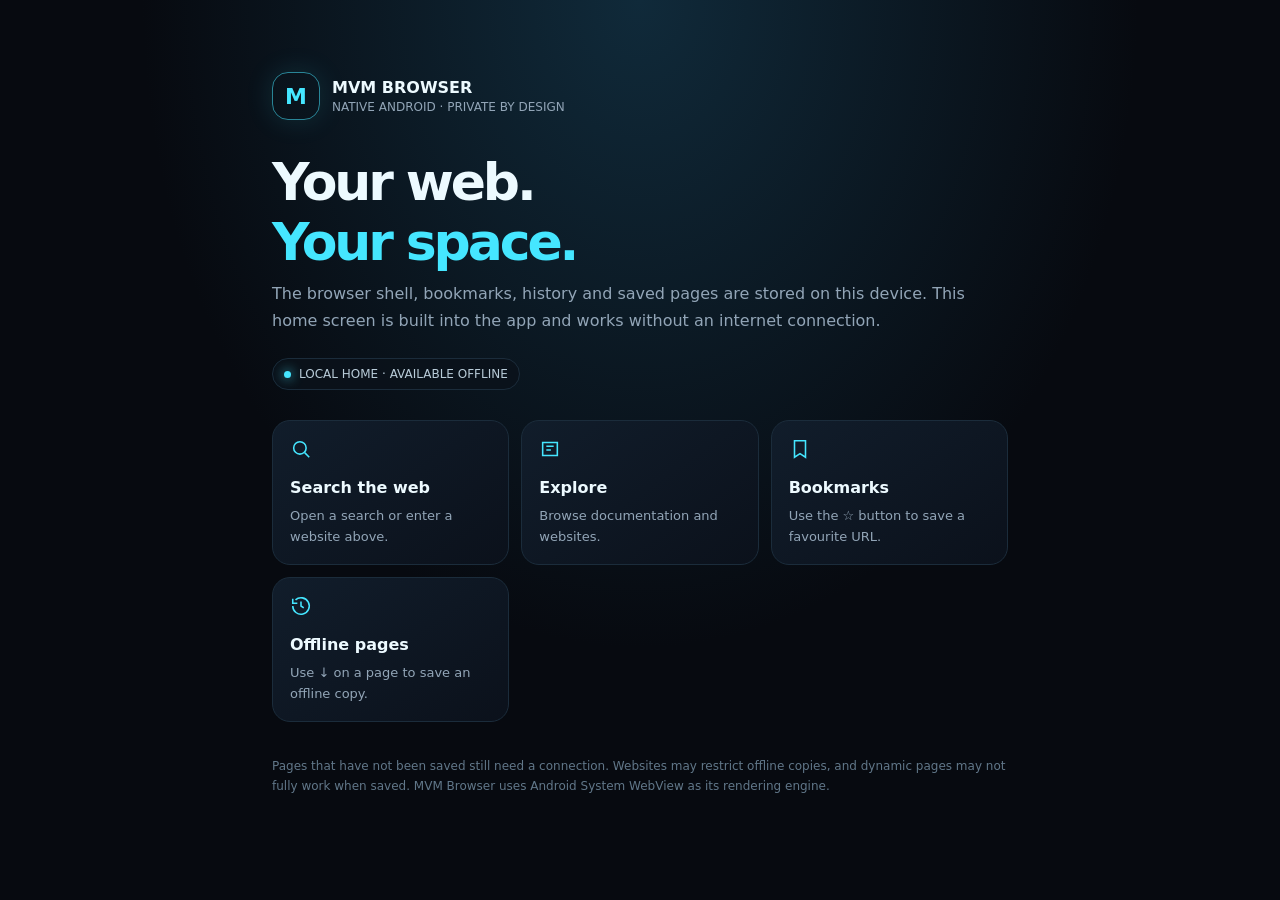
==== android/app/src/main/assets/home.html @ edf749c1 "Add fully offline browser home page" ====
<!doctype html>
<html lang="en">
<head>
<meta charset="utf-8">
<meta name="viewport" content="width=device-width,initial-scale=1,viewport-fit=cover">
<meta name="theme-color" content="#070a10">
<title>MVM Browser — Offline Home</title>
<style>
:root{color-scheme:dark;--bg:#070a10;--panel:#0d1420;--line:#1b2c3b;--cyan:#45e6ff;--muted:#92a5b7}
*{box-sizing:border-box}html,body{margin:0;min-height:100%;background:radial-gradient(ellipse at 50% 0%,#102a3a 0,transparent 55%),var(--bg);color:#edfaff;font-family:Inter,system-ui,sans-serif}
main{max-width:780px;margin:auto;padding:clamp(28px,8vh,76px) 22px 36px}.brand{display:flex;align-items:center;gap:12px}.mark{width:48px;height:48px;display:grid;place-items:center;border:1px solid #45e6ff8a;border-radius:16px;color:var(--cyan);font-weight:900;font-size:22px;box-shadow:0 0 28px #45e6ff20;animation:float 4s ease-in-out infinite}
h1{font-size:clamp(30px,7vw,52px);letter-spacing:-.06em;margin:32px 0 8px}.sub{color:var(--muted);line-height:1.7;margin:0}.status{display:inline-flex;align-items:center;gap:8px;border:1px solid var(--line);background:#0b121bcc;padding:8px 11px;border-radius:999px;color:#b8cbd8;font-size:12px;margin-top:24px}.dot{width:7px;height:7px;border-radius:50%;background:#45e6ff;box-shadow:0 0 12px #45e6ff;animation:pulse 1.8s infinite}
.grid{display:grid;grid-template-columns:repeat(2,minmax(0,1fr));gap:12px;margin-top:30px}.tile{min-height:102px;padding:17px;border:1px solid var(--line);border-radius:18px;background:linear-gradient(145deg,#111d2b,#0b111b);color:inherit;text-decoration:none;transition:transform .2s,border-color .2s}.tile:active{transform:scale(.98)}.tile b{display:block;margin-bottom:8px}.tile span{color:var(--muted);font-size:13px;line-height:1.45}.tile svg{width:22px;height:22px;stroke:var(--cyan);fill:none;stroke-width:1.7;margin-bottom:14px;animation:icon-breathe 3s ease-in-out infinite}
footer{margin-top:34px;color:#617789;font-size:12px;line-height:1.7}
@keyframes pulse{50%{opacity:.35;box-shadow:0 0 2px #45e6ff}}@keyframes float{50%{transform:translateY(-4px)}}@keyframes icon-breathe{50%{filter:drop-shadow(0 0 5px #45e6ff66);transform:translateY(-2px)}}
@media(min-width:560px){.grid{grid-template-columns:repeat(3,minmax(0,1fr))}}@media(prefers-reduced-motion:reduce){*,*::before,*::after{animation:none!important;transition:none!important}}
</style>
</head>
<body><main>
<div class="brand"><div class="mark">M</div><div><strong>MVM BROWSER</strong><div style="color:var(--muted);font-size:12px;margin-top:3px">NATIVE ANDROID · PRIVATE BY DESIGN</div></div></div>
<h1>Your web.<br><span style="color:var(--cyan)">Your space.</span></h1>
<p class="sub">The browser shell, bookmarks, history and saved pages are stored on this device. This home screen is built into the app and works without an internet connection.</p>
<div class="status"><i class="dot"></i><span>LOCAL HOME · AVAILABLE OFFLINE</span></div>
<section class="grid">
<a class="tile" href="https://www.google.com"><svg viewBox="0 0 24 24"><circle cx="10.8" cy="10.8" r="6.8"/><path d="m16 16 5 5"/></svg><b>Search the web</b><span>Open a search or enter a website above.</span></a>
<a class="tile" href="https://developer.android.com"><svg viewBox="0 0 24 24"><path d="M4 5h16v14H4z"/><path d="M8 9h8M8 13h5"/></svg><b>Explore</b><span>Browse documentation and websites.</span></a>
<div class="tile"><svg viewBox="0 0 24 24"><path d="M6 3h12v18l-6-4-6 4z"/></svg><b>Bookmarks</b><span>Use the ☆ button to save a favourite URL.</span></div>
<div class="tile"><svg viewBox="0 0 24 24"><path d="M3 12a9 9 0 1 0 3-6.7"/><path d="M3 4v5h5M12 7v5l3 2"/></svg><b>Offline pages</b><span>Use ↓ on a page to save an offline copy.</span></div>
</section>
<footer>Pages that have not been saved still need a connection. Websites may restrict offline copies, and dynamic pages may not fully work when saved. MVM Browser uses Android System WebView as its rendering engine.</footer>
</main></body></html>
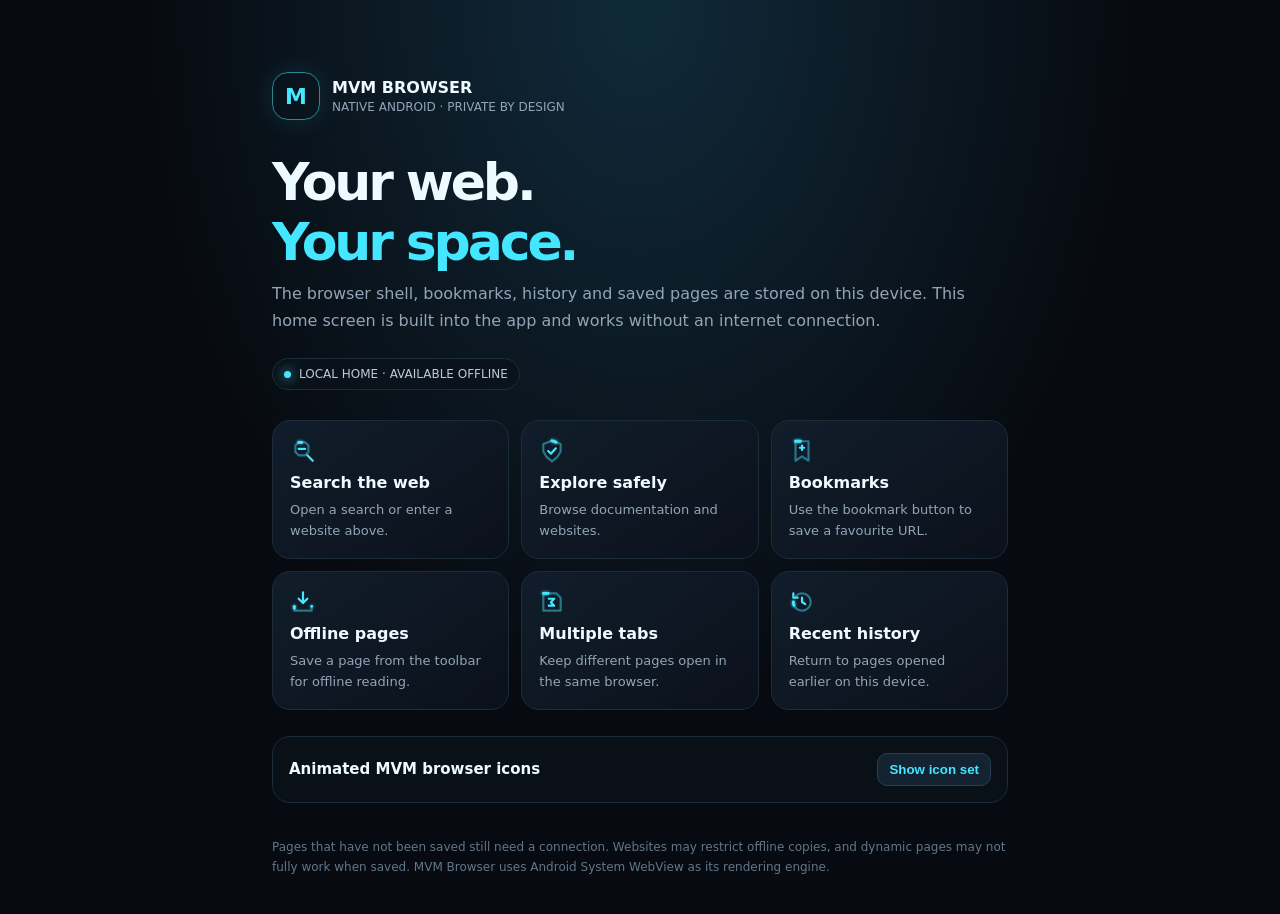
==== commit 94ab0009: "Use animated MVM icons on offline browser home" ====
--- a/android/app/src/main/assets/home.html
+++ b/android/app/src/main/assets/home.html
@@ -10,11 +10,12 @@
 *{box-sizing:border-box}html,body{margin:0;min-height:100%;background:radial-gradient(ellipse at 50% 0%,#102a3a 0,transparent 55%),var(--bg);color:#edfaff;font-family:Inter,system-ui,sans-serif}
 main{max-width:780px;margin:auto;padding:clamp(28px,8vh,76px) 22px 36px}.brand{display:flex;align-items:center;gap:12px}.mark{width:48px;height:48px;display:grid;place-items:center;border:1px solid #45e6ff8a;border-radius:16px;color:var(--cyan);font-weight:900;font-size:22px;box-shadow:0 0 28px #45e6ff20;animation:float 4s ease-in-out infinite}
 h1{font-size:clamp(30px,7vw,52px);letter-spacing:-.06em;margin:32px 0 8px}.sub{color:var(--muted);line-height:1.7;margin:0}.status{display:inline-flex;align-items:center;gap:8px;border:1px solid var(--line);background:#0b121bcc;padding:8px 11px;border-radius:999px;color:#b8cbd8;font-size:12px;margin-top:24px}.dot{width:7px;height:7px;border-radius:50%;background:#45e6ff;box-shadow:0 0 12px #45e6ff;animation:pulse 1.8s infinite}
-.grid{display:grid;grid-template-columns:repeat(2,minmax(0,1fr));gap:12px;margin-top:30px}.tile{min-height:102px;padding:17px;border:1px solid var(--line);border-radius:18px;background:linear-gradient(145deg,#111d2b,#0b111b);color:inherit;text-decoration:none;transition:transform .2s,border-color .2s}.tile:active{transform:scale(.98)}.tile b{display:block;margin-bottom:8px}.tile span{color:var(--muted);font-size:13px;line-height:1.45}.tile svg{width:22px;height:22px;stroke:var(--cyan);fill:none;stroke-width:1.7;margin-bottom:14px;animation:icon-breathe 3s ease-in-out infinite}
-footer{margin-top:34px;color:#617789;font-size:12px;line-height:1.7}
-@keyframes pulse{50%{opacity:.35;box-shadow:0 0 2px #45e6ff}}@keyframes float{50%{transform:translateY(-4px)}}@keyframes icon-breathe{50%{filter:drop-shadow(0 0 5px #45e6ff66);transform:translateY(-2px)}}
-@media(min-width:560px){.grid{grid-template-columns:repeat(3,minmax(0,1fr))}}@media(prefers-reduced-motion:reduce){*,*::before,*::after{animation:none!important;transition:none!important}}
+.grid{display:grid;grid-template-columns:repeat(2,minmax(0,1fr));gap:12px;margin-top:30px}.tile{min-height:102px;padding:17px;border:1px solid var(--line);border-radius:18px;background:linear-gradient(145deg,#111d2b,#0b111b);color:inherit;text-decoration:none;display:block;transition:transform .2s,border-color .2s}.tile:active{transform:scale(.98)}.tile b{display:block;margin:7px 0}.tile span{color:var(--muted);font-size:13px;line-height:1.45}.tile .ico{display:block;height:28px;color:var(--cyan)}.ico svg{width:26px;height:26px;overflow:visible}
+footer{margin-top:34px;color:#617789;font-size:12px;line-height:1.7}.icon-panel{margin-top:26px;padding:16px;border:1px solid var(--line);border-radius:18px;background:#0b121bcc}.icon-head{display:flex;align-items:center;justify-content:space-between;gap:10px}.icon-head h2{font-size:15px;margin:0}.icon-head button{background:#132331;border:1px solid #244052;color:var(--cyan);border-radius:10px;padding:8px 11px;font-weight:700}.icon-grid{display:grid;grid-template-columns:repeat(5,minmax(0,1fr));gap:9px;margin-top:14px}.icon-cell{min-width:0;text-align:center;padding:10px 3px;border:1px solid #1b2c3b;border-radius:12px;background:#0d1723;color:var(--cyan)}.icon-cell svg{width:25px;height:25px;display:block;margin:0 auto 7px}.icon-cell small{display:block;color:#a7bac9;font-size:9px;overflow-wrap:anywhere}.hidden{display:none!important}
+@keyframes pulse{50%{opacity:.35;box-shadow:0 0 2px #45e6ff}}@keyframes float{50%{transform:translateY(-4px)}}
+@media(min-width:560px){.grid{grid-template-columns:repeat(3,minmax(0,1fr))}.icon-grid{grid-template-columns:repeat(8,minmax(0,1fr))}}@media(prefers-reduced-motion:reduce){*,*::before,*::after{animation:none!important;transition:none!important}}
 </style>
+<script src="mvm-icons.js"></script>
 </head>
 <body><main>
 <div class="brand"><div class="mark">M</div><div><strong>MVM BROWSER</strong><div style="color:var(--muted);font-size:12px;margin-top:3px">NATIVE ANDROID · PRIVATE BY DESIGN</div></div></div>
@@ -22,10 +23,26 @@
 <p class="sub">The browser shell, bookmarks, history and saved pages are stored on this device. This home screen is built into the app and works without an internet connection.</p>
 <div class="status"><i class="dot"></i><span>LOCAL HOME · AVAILABLE OFFLINE</span></div>
 <section class="grid">
-<a class="tile" href="https://www.google.com"><svg viewBox="0 0 24 24"><circle cx="10.8" cy="10.8" r="6.8"/><path d="m16 16 5 5"/></svg><b>Search the web</b><span>Open a search or enter a website above.</span></a>
-<a class="tile" href="https://developer.android.com"><svg viewBox="0 0 24 24"><path d="M4 5h16v14H4z"/><path d="M8 9h8M8 13h5"/></svg><b>Explore</b><span>Browse documentation and websites.</span></a>
-<div class="tile"><svg viewBox="0 0 24 24"><path d="M6 3h12v18l-6-4-6 4z"/></svg><b>Bookmarks</b><span>Use the ☆ button to save a favourite URL.</span></div>
-<div class="tile"><svg viewBox="0 0 24 24"><path d="M3 12a9 9 0 1 0 3-6.7"/><path d="M3 4v5h5M12 7v5l3 2"/></svg><b>Offline pages</b><span>Use ↓ on a page to save an offline copy.</span></div>
+<a class="tile" href="https://www.google.com"><i class="ico" data-icon="mvm-search"></i><b>Search the web</b><span>Open a search or enter a website above.</span></a>
+<a class="tile" href="https://developer.android.com"><i class="ico" data-icon="mvm-shield-safe"></i><b>Explore safely</b><span>Browse documentation and websites.</span></a>
+<div class="tile"><i class="ico" data-icon="mvm-bookmark"></i><b>Bookmarks</b><span>Use the bookmark button to save a favourite URL.</span></div>
+<div class="tile"><i class="ico" data-icon="mvm-download"></i><b>Offline pages</b><span>Save a page from the toolbar for offline reading.</span></div>
+<div class="tile"><i class="ico" data-icon="mvm-tabs"></i><b>Multiple tabs</b><span>Keep different pages open in the same browser.</span></div>
+<div class="tile"><i class="ico" data-icon="mvm-history"></i><b>Recent history</b><span>Return to pages opened earlier on this device.</span></div>
+</section>
+<section class="icon-panel">
+<div class="icon-head"><h2>Animated MVM browser icons</h2><button id="toggleIcons" type="button">Show icon set</button></div>
+<div id="iconGrid" class="icon-grid hidden" aria-label="Bundled animated browser icons"></div>
 </section>
 <footer>Pages that have not been saved still need a connection. Websites may restrict offline copies, and dynamic pages may not fully work when saved. MVM Browser uses Android System WebView as its rendering engine.</footer>
-</main></body></html>
+</main>
+<script>
+(function(){
+ const names=['mvm-back','mvm-forward','mvm-home','mvm-tabs','mvm-tab-new','mvm-search','mvm-bookmark','mvm-download','mvm-history','mvm-shield-safe'];
+ document.querySelectorAll('[data-icon]').forEach(el=>{el.innerHTML=window.mvmIcon(el.dataset.icon,28)});
+ const grid=document.getElementById('iconGrid'), button=document.getElementById('toggleIcons');
+ names.forEach(name=>{const cell=document.createElement('div');cell.className='icon-cell';cell.innerHTML=window.mvmIcon(name,28)+'<small>'+name+'</small>';grid.appendChild(cell)});
+ button.addEventListener('click',()=>{const hidden=grid.classList.toggle('hidden');button.textContent=hidden?'Show icon set':'Hide icon set'});
+})();
+</script>
+</body></html>
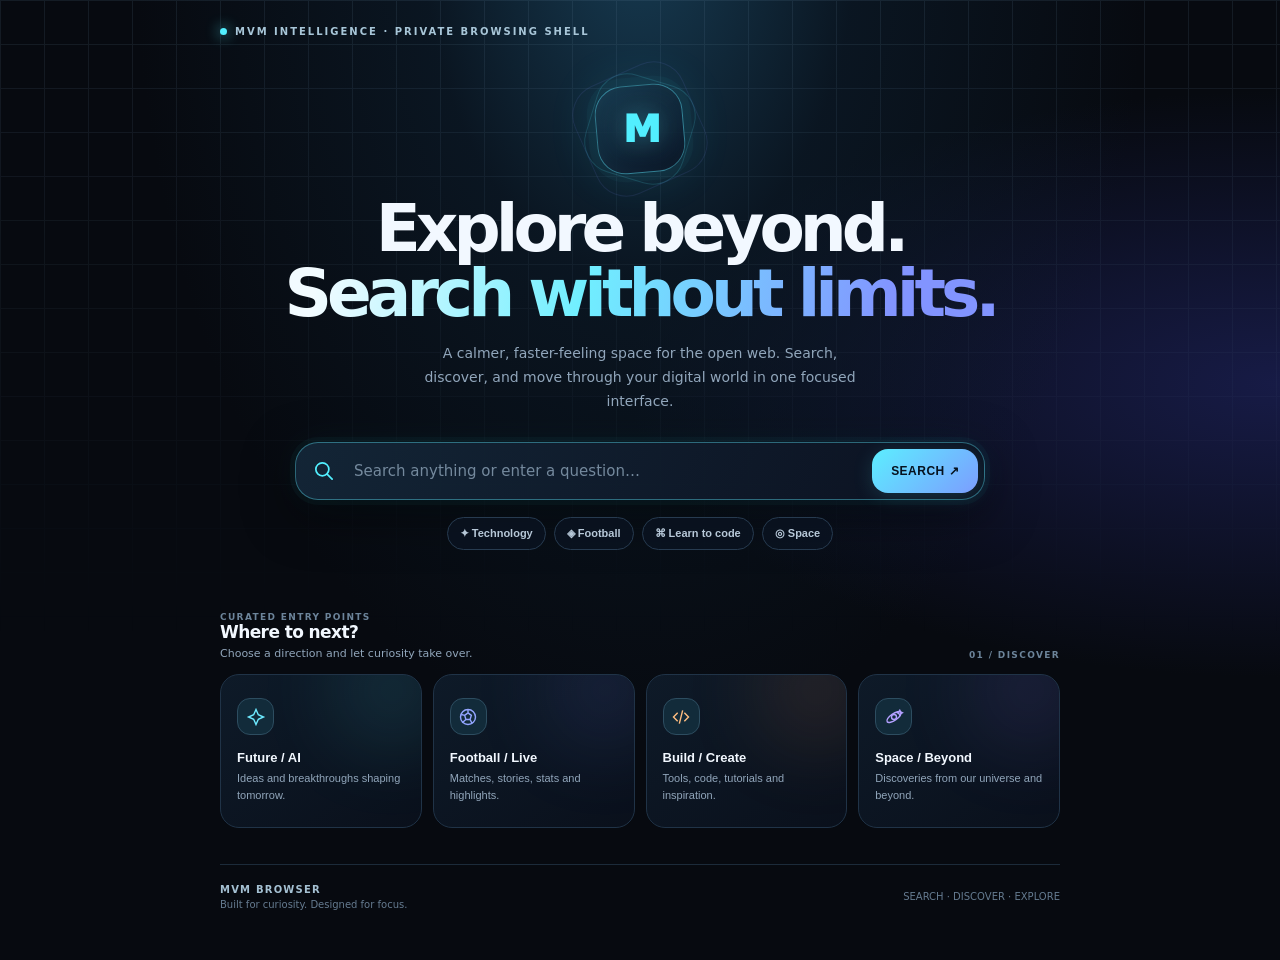
==== commit f6a11df1: "Build premium single-page MVM search and discovery UI" ====
--- a/android/app/src/main/assets/home.html
+++ b/android/app/src/main/assets/home.html
@@ -4,45 +4,82 @@
 <meta charset="utf-8">
 <meta name="viewport" content="width=device-width,initial-scale=1,viewport-fit=cover">
 <meta name="theme-color" content="#070a10">
-<title>MVM Browser — Offline Home</title>
+<title>MVM Browser — Discover</title>
 <style>
-:root{color-scheme:dark;--bg:#070a10;--panel:#0d1420;--line:#1b2c3b;--cyan:#45e6ff;--muted:#92a5b7}
-*{box-sizing:border-box}html,body{margin:0;min-height:100%;background:radial-gradient(ellipse at 50% 0%,#102a3a 0,transparent 55%),var(--bg);color:#edfaff;font-family:Inter,system-ui,sans-serif}
-main{max-width:780px;margin:auto;padding:clamp(28px,8vh,76px) 22px 36px}.brand{display:flex;align-items:center;gap:12px}.mark{width:48px;height:48px;display:grid;place-items:center;border:1px solid #45e6ff8a;border-radius:16px;color:var(--cyan);font-weight:900;font-size:22px;box-shadow:0 0 28px #45e6ff20;animation:float 4s ease-in-out infinite}
-h1{font-size:clamp(30px,7vw,52px);letter-spacing:-.06em;margin:32px 0 8px}.sub{color:var(--muted);line-height:1.7;margin:0}.status{display:inline-flex;align-items:center;gap:8px;border:1px solid var(--line);background:#0b121bcc;padding:8px 11px;border-radius:999px;color:#b8cbd8;font-size:12px;margin-top:24px}.dot{width:7px;height:7px;border-radius:50%;background:#45e6ff;box-shadow:0 0 12px #45e6ff;animation:pulse 1.8s infinite}
-.grid{display:grid;grid-template-columns:repeat(2,minmax(0,1fr));gap:12px;margin-top:30px}.tile{min-height:102px;padding:17px;border:1px solid var(--line);border-radius:18px;background:linear-gradient(145deg,#111d2b,#0b111b);color:inherit;text-decoration:none;display:block;transition:transform .2s,border-color .2s}.tile:active{transform:scale(.98)}.tile b{display:block;margin:7px 0}.tile span{color:var(--muted);font-size:13px;line-height:1.45}.tile .ico{display:block;height:28px;color:var(--cyan)}.ico svg{width:26px;height:26px;overflow:visible}
-footer{margin-top:34px;color:#617789;font-size:12px;line-height:1.7}.icon-panel{margin-top:26px;padding:16px;border:1px solid var(--line);border-radius:18px;background:#0b121bcc}.icon-head{display:flex;align-items:center;justify-content:space-between;gap:10px}.icon-head h2{font-size:15px;margin:0}.icon-head button{background:#132331;border:1px solid #244052;color:var(--cyan);border-radius:10px;padding:8px 11px;font-weight:700}.icon-grid{display:grid;grid-template-columns:repeat(5,minmax(0,1fr));gap:9px;margin-top:14px}.icon-cell{min-width:0;text-align:center;padding:10px 3px;border:1px solid #1b2c3b;border-radius:12px;background:#0d1723;color:var(--cyan)}.icon-cell svg{width:25px;height:25px;display:block;margin:0 auto 7px}.icon-cell small{display:block;color:#a7bac9;font-size:9px;overflow-wrap:anywhere}.hidden{display:none!important}
-@keyframes pulse{50%{opacity:.35;box-shadow:0 0 2px #45e6ff}}@keyframes float{50%{transform:translateY(-4px)}}
-@media(min-width:560px){.grid{grid-template-columns:repeat(3,minmax(0,1fr))}.icon-grid{grid-template-columns:repeat(8,minmax(0,1fr))}}@media(prefers-reduced-motion:reduce){*,*::before,*::after{animation:none!important;transition:none!important}}
+:root{color-scheme:dark;--bg:#070a10;--panel:#0c1421;--line:#203347;--cyan:#52efff;--blue:#7289ff;--muted:#91a6bb;--white:#f2f8ff}
+*{box-sizing:border-box}html,body{margin:0;min-height:100%;background:#070a10;color:var(--white);font-family:Inter,ui-sans-serif,system-ui,-apple-system,sans-serif}
+body{overflow-x:hidden;background:radial-gradient(ellipse at 50% -8%,#173c53 0,rgba(12,28,43,.64) 24%,transparent 56%),radial-gradient(ellipse at 100% 40%,#171b46 0,transparent 36%),#070a10}
+body:before{content:"";position:fixed;inset:0;pointer-events:none;opacity:.15;background-image:linear-gradient(#6686a0 1px,transparent 1px),linear-gradient(90deg,#6686a0 1px,transparent 1px);background-size:44px 44px;mask-image:linear-gradient(to bottom,black,transparent 72%)}
+main{position:relative;max-width:900px;margin:auto;padding:24px 20px 42px}
+.eyebrow{display:flex;align-items:center;gap:8px;color:#a8c6d8;font-size:10px;font-weight:800;letter-spacing:.2em;text-transform:uppercase}.live{width:7px;height:7px;border-radius:50%;background:var(--cyan);box-shadow:0 0 14px var(--cyan);animation:pulse 1.8s infinite}
+.hero{text-align:center;padding:clamp(28px,6vh,60px) 0 24px}
+.orb{position:relative;width:88px;height:88px;margin:0 auto 24px;border-radius:28px;display:grid;place-items:center;border:1px solid #5beaff70;background:linear-gradient(145deg,#193b50d9,#0b1222e8);box-shadow:0 0 0 8px #54e9ff08,0 0 50px #32dfff23,inset 0 0 28px #5beaff0b;transform:rotate(-5deg);animation:float 5s ease-in-out infinite}
+.orb:before,.orb:after{content:"";position:absolute;inset:-8px;border:1px solid #54e9ff28;border-radius:32px;transform:rotate(22deg)}.orb:after{inset:-16px;border-color:#7d8aff1c;transform:rotate(-19deg)}
+.mark{font-size:38px;font-weight:950;letter-spacing:-.1em;color:var(--cyan);text-shadow:0 0 28px #52efff60;transform:rotate(5deg)}
+h1{font-size:clamp(37px,8vw,66px);line-height:.98;letter-spacing:-.075em;margin:0;font-weight:850}h1 span{background:linear-gradient(100deg,#f2fbff 5%,#70efff 42%,#8294ff 85%);-webkit-background-clip:text;background-clip:text;color:transparent}
+.lead{max-width:440px;margin:16px auto 0;color:var(--muted);font-size:14px;line-height:1.7}
+.search-shell{max-width:690px;margin:28px auto 0;padding:6px;border:1px solid #5deaff63;border-radius:23px;background:linear-gradient(120deg,#142738f0,#0c1221f5);box-shadow:0 0 0 5px #48e6ff08,0 14px 50px #0008,0 0 36px #45e6ff10;display:flex;align-items:center;gap:10px;transition:border-color .2s,box-shadow .2s}
+.search-shell:focus-within{border-color:var(--cyan);box-shadow:0 0 0 5px #48e6ff12,0 14px 50px #0008,0 0 36px #45e6ff20}
+.search-icon{width:42px;height:42px;flex:0 0 42px;display:grid;place-items:center;color:var(--cyan)}.search-icon svg{width:23px;height:23px}
+input{width:100%;min-width:0;border:0;outline:0;background:transparent;color:var(--white);font:inherit;font-size:15px;padding:12px 0}input::placeholder{color:#74899d}
+.go{border:0;min-height:44px;flex:0 0 auto;padding:0 19px;border-radius:16px;background:linear-gradient(135deg,#5ceeff,#7c9dff);color:#06121e;font-weight:900;font-size:12px;letter-spacing:.04em;box-shadow:0 4px 20px #55e7ff25}.go:active{transform:scale(.97)}
+.chips{display:flex;flex-wrap:wrap;justify-content:center;gap:8px;margin:17px auto 0}.chip{border:1px solid #273b50;background:#0b1421c9;color:#b7c8d8;border-radius:999px;padding:9px 12px;font-size:11px;font-weight:700}.chip:active{border-color:var(--cyan);color:var(--cyan)}
+.section-head{display:flex;align-items:end;justify-content:space-between;gap:12px;margin:38px 0 14px}.section-head h2{margin:0;font-size:17px;letter-spacing:-.035em}.section-head p{margin:5px 0 0;color:var(--muted);font-size:11px}.micro{color:#6c849a;font-size:9px;font-weight:800;letter-spacing:.15em;text-transform:uppercase}
+.cards{display:grid;grid-template-columns:repeat(2,minmax(0,1fr));gap:11px}.card{position:relative;overflow:hidden;min-height:132px;border:1px solid #203347;border-radius:19px;padding:16px;background:linear-gradient(145deg,#101d2cdd,#0b111ddf);text-align:left;color:inherit;transition:transform .2s,border-color .2s}.card:before{content:"";position:absolute;right:-26px;top:-40px;width:110px;height:110px;border-radius:50%;background:var(--glow,#52efff);filter:blur(44px);opacity:.14}.card:active{transform:scale(.98);border-color:#52efff80}.card .symbol{position:relative;display:grid;place-items:center;width:37px;height:37px;border-radius:13px;background:#122b3a;border:1px solid #2d4d60;color:var(--tone,var(--cyan));margin-bottom:15px}.symbol svg{width:20px;height:20px}.card b{position:relative;display:block;font-size:13px;margin-bottom:5px}.card small{position:relative;display:block;color:var(--muted);font-size:11px;line-height:1.5}
+.results{display:none;margin-top:28px}.results.active{display:block}.result-top{display:flex;justify-content:space-between;align-items:center;gap:12px;margin-bottom:12px}.result-top h2{font-size:19px;margin:0;letter-spacing:-.04em}.count{font-size:10px;color:var(--cyan);border:1px solid #2b5364;background:#0c202c;border-radius:999px;padding:7px 10px}.result-list{display:grid;gap:10px}.result{display:block;text-decoration:none;color:inherit;border:1px solid #203347;border-radius:17px;padding:15px;background:linear-gradient(120deg,#101b2adf,#0b111bdd);text-align:left}.result:active{border-color:var(--cyan)}.result .url{color:#65e5d2;font-size:10px;overflow-wrap:anywhere}.result h3{font-size:15px;line-height:1.35;margin:7px 0;color:#e9f8ff}.result p{font-size:12px;line-height:1.6;color:#91a6bb;margin:0}.empty{border:1px dashed #2c4358;border-radius:18px;padding:23px;text-align:center;color:var(--muted);font-size:12px;line-height:1.7}.empty b{display:block;color:var(--white);margin-bottom:5px;font-size:14px}
+footer{display:flex;justify-content:space-between;gap:12px;align-items:center;border-top:1px solid #1c2b3a;margin-top:36px;padding-top:17px;color:#657b90;font-size:10px;line-height:1.5}.foot-brand{color:#a5c1d3;font-weight:800;letter-spacing:.12em}
+.hidden{display:none!important}
+@keyframes pulse{50%{opacity:.35;box-shadow:0 0 3px var(--cyan)}}@keyframes float{50%{transform:translateY(-5px) rotate(-2deg)}}
+@media(min-width:650px){main{padding:26px 30px 48px}.hero{padding-top:48px}.cards{grid-template-columns:repeat(4,minmax(0,1fr))}.card{min-height:154px}}
+@media(max-width:380px){main{padding-left:14px;padding-right:14px}.search-shell{gap:5px}.search-icon{width:30px;flex-basis:30px}.go{padding:0 13px}.card{padding:13px;min-height:124px}}
+@media(prefers-reduced-motion:reduce){*,*:before,*:after{animation:none!important;transition:none!important}}
 </style>
-<script src="mvm-icons.js"></script>
 </head>
-<body><main>
-<div class="brand"><div class="mark">M</div><div><strong>MVM BROWSER</strong><div style="color:var(--muted);font-size:12px;margin-top:3px">NATIVE ANDROID · PRIVATE BY DESIGN</div></div></div>
-<h1>Your web.<br><span style="color:var(--cyan)">Your space.</span></h1>
-<p class="sub">The browser shell, bookmarks, history and saved pages are stored on this device. This home screen is built into the app and works without an internet connection.</p>
-<div class="status"><i class="dot"></i><span>LOCAL HOME · AVAILABLE OFFLINE</span></div>
-<section class="grid">
-<a class="tile" href="https://www.google.com"><i class="ico" data-icon="mvm-search"></i><b>Search the web</b><span>Open a search or enter a website above.</span></a>
-<a class="tile" href="https://developer.android.com"><i class="ico" data-icon="mvm-shield-safe"></i><b>Explore safely</b><span>Browse documentation and websites.</span></a>
-<div class="tile"><i class="ico" data-icon="mvm-bookmark"></i><b>Bookmarks</b><span>Use the bookmark button to save a favourite URL.</span></div>
-<div class="tile"><i class="ico" data-icon="mvm-download"></i><b>Offline pages</b><span>Save a page from the toolbar for offline reading.</span></div>
-<div class="tile"><i class="ico" data-icon="mvm-tabs"></i><b>Multiple tabs</b><span>Keep different pages open in the same browser.</span></div>
-<div class="tile"><i class="ico" data-icon="mvm-history"></i><b>Recent history</b><span>Return to pages opened earlier on this device.</span></div>
+<body>
+<main>
+<div class="eyebrow"><i class="live"></i> MVM INTELLIGENCE · PRIVATE BROWSING SHELL</div>
+<section class="hero">
+<div class="orb"><div class="mark">M</div></div>
+<h1>Explore beyond.<br><span>Search without limits.</span></h1>
+<p class="lead">A calmer, faster-feeling space for the open web. Search, discover, and move through your digital world in one focused interface.</p>
+<form class="search-shell" id="searchForm">
+<div class="search-icon"><svg viewBox="0 0 24 24" fill="none" stroke="currentColor" stroke-width="1.8" stroke-linecap="round"><circle cx="10.8" cy="10.8" r="6.8"/><path d="m16 16 5 5"/></svg></div>
+<input id="query" autocomplete="off" aria-label="Search the web" placeholder="Search anything or enter a question…" maxlength="240">
+<button class="go" type="submit">SEARCH ↗</button>
+</form>
+<div class="chips" aria-label="Quick searches">
+<button class="chip" data-query="Latest technology news">✦ Technology</button><button class="chip" data-query="Football news today">◈ Football</button><button class="chip" data-query="Learn programming">⌘ Learn to code</button><button class="chip" data-query="Explore the universe">◎ Space</button>
+</div>
 </section>
-<section class="icon-panel">
-<div class="icon-head"><h2>Animated MVM browser icons</h2><button id="toggleIcons" type="button">Show icon set</button></div>
-<div id="iconGrid" class="icon-grid hidden" aria-label="Bundled animated browser icons"></div>
+<section class="results" id="results" aria-live="polite">
+<div class="result-top"><div><div class="micro">LIVE WEB DISCOVERY</div><h2 id="resultHeading">Search results</h2></div><span class="count" id="resultCount">SEARCH</span></div>
+<div id="resultList" class="result-list"><div class="empty"><b>Preparing your search</b>Connecting to the web discovery engine…</div></div>
 </section>
-<footer>Pages that have not been saved still need a connection. Websites may restrict offline copies, and dynamic pages may not fully work when saved. MVM Browser uses Android System WebView as its rendering engine.</footer>
+<section id="discover">
+<div class="section-head"><div><div class="micro">CURATED ENTRY POINTS</div><h2>Where to next?</h2><p>Choose a direction and let curiosity take over.</p></div><span class="micro">01 / DISCOVER</span></div>
+<div class="cards">
+<button class="card" data-query="Artificial intelligence latest research" style="--tone:#6deaff;--glow:#52efff"><span class="symbol"><svg viewBox="0 0 24 24" fill="none" stroke="currentColor" stroke-width="1.7"><path d="M12 3 14.8 9.2 21 12l-6.2 2.8L12 21l-2.8-6.2L3 12l6.2-2.8z"/></svg></span><b>Future / AI</b><small>Ideas and breakthroughs shaping tomorrow.</small></button>
+<button class="card" data-query="Football news and match highlights" style="--tone:#93a5ff;--glow:#7289ff"><span class="symbol"><svg viewBox="0 0 24 24" fill="none" stroke="currentColor" stroke-width="1.7"><circle cx="12" cy="12" r="9"/><path d="m12 7 4 3-1.5 5h-5L8 10zM12 7V3M8 10l-4-1M14.5 15l2.5 5M9.5 15 5 19"/></svg></span><b>Football / Live</b><small>Matches, stories, stats and highlights.</small></button>
+<button class="card" data-query="Best free programming tutorials" style="--tone:#ffbd80;--glow:#ff9b5e"><span class="symbol"><svg viewBox="0 0 24 24" fill="none" stroke="currentColor" stroke-width="1.7"><path d="m8 7-5 5 5 5M16 7l5 5-5 5M14 4l-4 16"/></svg></span><b>Build / Create</b><small>Tools, code, tutorials and inspiration.</small></button>
+<button class="card" data-query="NASA images and space discoveries" style="--tone:#b3a0ff;--glow:#9a78ff"><span class="symbol"><svg viewBox="0 0 24 24" fill="none" stroke="currentColor" stroke-width="1.7"><circle cx="12" cy="12" r="3"/><ellipse cx="12" cy="12" rx="10" ry="4" transform="rotate(-35 12 12)"/><path d="m19 4 1 2 2 1-2 1-1 2-1-2-2-1 2-1z"/></svg></span><b>Space / Beyond</b><small>Discoveries from our universe and beyond.</small></button>
+</div>
+</section>
+<footer><span><span class="foot-brand">MVM BROWSER</span><br>Built for curiosity. Designed for focus.</span><span>SEARCH · DISCOVER · EXPLORE</span></footer>
 </main>
 <script>
 (function(){
- const names=['mvm-back','mvm-forward','mvm-home','mvm-tabs','mvm-tab-new','mvm-search','mvm-bookmark','mvm-download','mvm-history','mvm-shield-safe'];
- document.querySelectorAll('[data-icon]').forEach(el=>{el.innerHTML=window.mvmIcon(el.dataset.icon,28)});
- const grid=document.getElementById('iconGrid'), button=document.getElementById('toggleIcons');
- names.forEach(name=>{const cell=document.createElement('div');cell.className='icon-cell';cell.innerHTML=window.mvmIcon(name,28)+'<small>'+name+'</small>';grid.appendChild(cell)});
- button.addEventListener('click',()=>{const hidden=grid.classList.toggle('hidden');button.textContent=hidden?'Show icon set':'Hide icon set'});
+ const input=document.getElementById('query'), form=document.getElementById('searchForm'), results=document.getElementById('results'), list=document.getElementById('resultList'), heading=document.getElementById('resultHeading'), count=document.getElementById('resultCount'), discover=document.getElementById('discover');
+ function escapeHtml(s){return String(s||'').replace(/[&<>"']/g,c=>({'&':'&amp;','<':'&lt;','>':'&gt;','"':'&quot;',"'":'&#39;'}[c]));}
+ function runSearch(q){q=String(q||'').trim();if(!q)return;input.value=q;heading.textContent=q;count.textContent='SEARCHING';results.classList.add('active');discover.classList.add('hidden');list.innerHTML='<div class="empty"><b>Searching the open web…</b>Gathering relevant pages for “'+escapeHtml(q)+'”.</div>';results.scrollIntoView({behavior:'smooth',block:'start'});if(window.BrowserBridge&&BrowserBridge.search)BrowserBridge.search(q);else{list.innerHTML='<div class="empty"><b>Search is ready in MVM Browser</b>Use the browser search control to continue.</div>';}}
+ form.addEventListener('submit',e=>{e.preventDefault();runSearch(input.value);});
+ document.querySelectorAll('[data-query]').forEach(el=>el.addEventListener('click',()=>runSearch(el.dataset.query)));
+ window.showSearchLoading=function(q){heading.textContent=q;count.textContent='SEARCHING';results.classList.add('active');discover.classList.add('hidden');list.innerHTML='<div class="empty"><b>Searching the open web…</b>Finding useful pages for “'+escapeHtml(q)+'”.</div>';};
+ window.renderSearchResults=function(items,q,error){
+   heading.textContent=q||input.value;results.classList.add('active');discover.classList.add('hidden');
+   if(error||!Array.isArray(items)||!items.length){count.textContent='TRY AGAIN';list.innerHTML='<div class="empty"><b>Could not load these results</b>The search provider may be busy or unavailable. Try again, or search directly on DuckDuckGo.<br><br><button class="chip" id="fallbackSearch">Open web search ↗</button></div>';document.getElementById('fallbackSearch').onclick=()=>{if(window.BrowserBridge)BrowserBridge.openUrl('https://duckduckgo.com/?q='+encodeURIComponent(q||input.value));};return;}
+   count.textContent=items.length+' RESULTS';list.innerHTML=items.map((r,i)=>'<button class="result" data-result="'+i+'"><div class="url">'+escapeHtml(r.displayUrl||r.url)+'</div><h3>'+escapeHtml(r.title)+'</h3><p>'+escapeHtml(r.snippet||'Open this result to explore more.')+'</p></button>').join('');
+   list.querySelectorAll('[data-result]').forEach(el=>el.addEventListener('click',()=>{const r=items[Number(el.dataset.result)];if(r&&window.BrowserBridge)BrowserBridge.openUrl(r.url);}));
+ };
 })();
 </script>
-</body></html>
+</body></html>
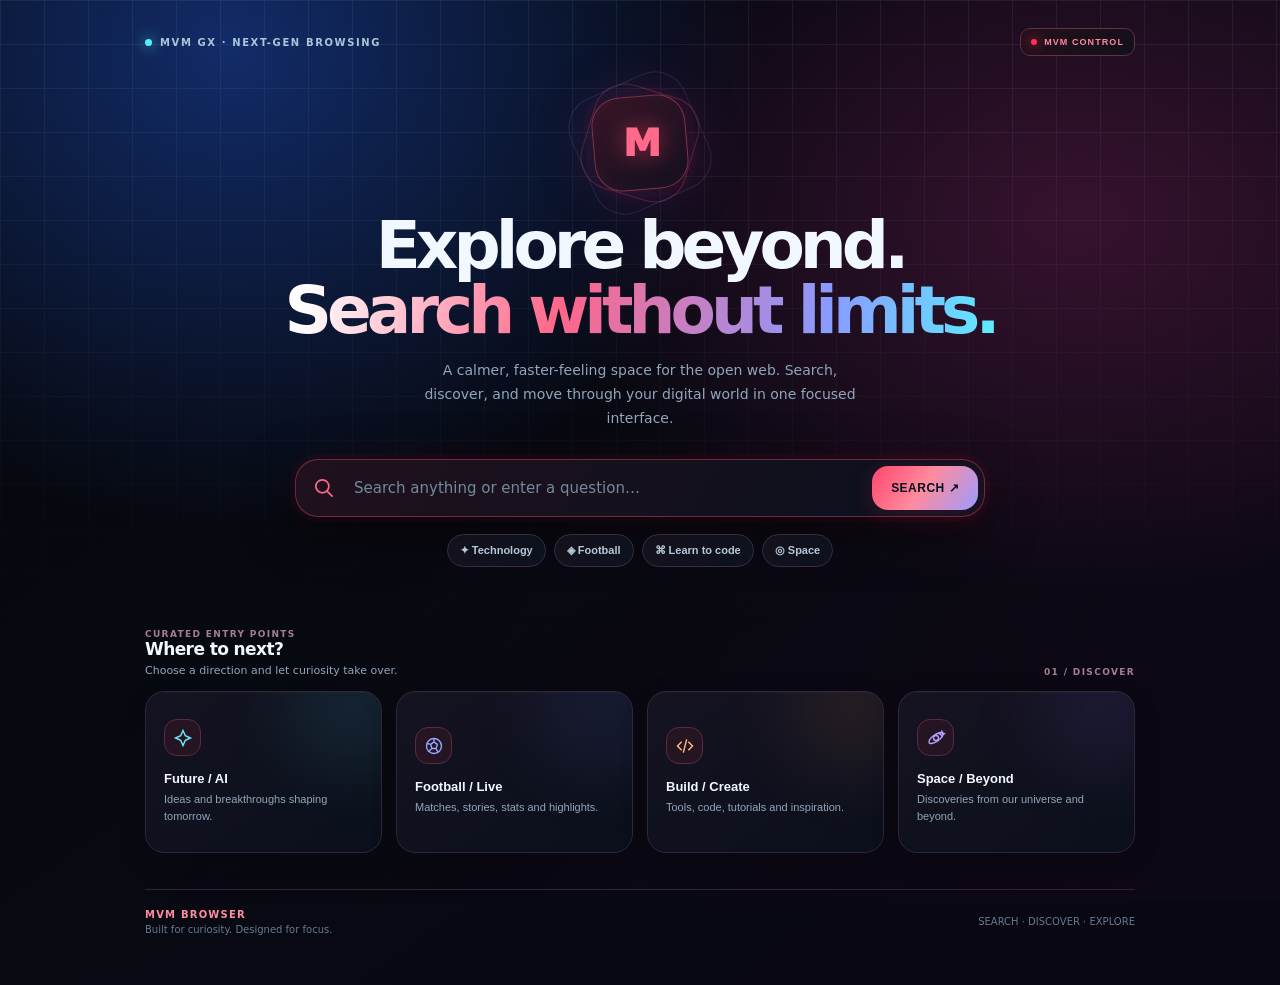
==== commit fbc526a1: "Add Opera GX-inspired MVM GX visuals, motion and synthesized UI sound control" ====
--- a/android/app/src/main/assets/home.html
+++ b/android/app/src/main/assets/home.html
@@ -33,11 +33,61 @@
 @media(min-width:650px){main{padding:26px 30px 48px}.hero{padding-top:48px}.cards{grid-template-columns:repeat(4,minmax(0,1fr))}.card{min-height:154px}}
 @media(max-width:380px){main{padding-left:14px;padding-right:14px}.search-shell{gap:5px}.search-icon{width:30px;flex-basis:30px}.go{padding:0 13px}.card{padding:13px;min-height:124px}}
 @media(prefers-reduced-motion:reduce){*,*:before,*:after{animation:none!important;transition:none!important}}
+ 
+/* MVM GX layer — performance-aware motion, reactive light and tactile surfaces */
+:root{--gx-red:#ff3158;--gx-glow:#ff31584d;--gx-violet:#b58aff}
+body{background:radial-gradient(ellipse at 18% 5%,#122c69 0,transparent 36%),radial-gradient(ellipse at 84% 22%,#35122f 0,transparent 35%),linear-gradient(145deg,#05060b,#080a12 48%,#090713)}
+body:after{content:"";position:fixed;inset:0;z-index:0;pointer-events:none;background:linear-gradient(120deg,transparent 15%,#ff315807 48%,#53eaff07 70%,transparent 90%);background-size:220% 220%;animation:gxFlow 18s ease-in-out infinite}
+main{z-index:1}
+.eyebrow{justify-content:space-between;gap:12px;letter-spacing:.16em}
+.eyebrow .status-left{display:flex;align-items:center;gap:8px}
+.control-trigger{display:inline-flex;align-items:center;gap:7px;padding:8px 10px;border:1px solid #633044;border-radius:10px;background:linear-gradient(135deg,#25101a,#11111b);color:#ff8aa0;font-size:9px;font-weight:900;letter-spacing:.12em;white-space:nowrap}
+.control-trigger:before{content:"";width:6px;height:6px;background:var(--gx-red);border-radius:50%;box-shadow:0 0 12px var(--gx-red)}
+.orb{border-color:#ff527577;background:linear-gradient(145deg,#381827e8,#10121fe8);box-shadow:0 0 0 8px #ff315808,0 0 54px #ff315826,0 0 90px #5869ff10,inset 0 0 28px #ff31580d}
+.orb:before{border-color:#ff527740}.orb:after{border-color:#8894ff27}
+.mark{color:#ff6a8b;text-shadow:0 0 26px #ff3158a0}
+h1 span{background:linear-gradient(100deg,#fff 3%,#ff6689 39%,#8a9aff 76%,#5deeff);-webkit-background-clip:text;background-clip:text}
+.search-shell{border-color:#ff4c6c65;background:linear-gradient(120deg,#21121ef5,#0b111ff5);box-shadow:0 0 0 5px #ff315808,0 14px 50px #0009,0 0 35px #ff315812}
+.search-shell:focus-within{border-color:#ff6688;box-shadow:0 0 0 5px #ff315815,0 14px 50px #0009,0 0 40px #ff315825}
+.search-icon{color:#ff6889}
+.go{background:linear-gradient(125deg,#ff456b,#ff8b9e 48%,#9b9cff);box-shadow:0 4px 24px #ff31582c}
+.chip{border-color:#3d2b43;background:linear-gradient(120deg,#17131fdd,#0d1420dd)}
+.chip:active{border-color:#ff6c89;color:#ff9bb0}
+.card{border-color:#2d2739;background:linear-gradient(145deg,#171523e8,#0b111de8);box-shadow:inset 0 1px #ffffff06,0 8px 28px #0002}
+.card:active{border-color:#ff6380}
+.card .symbol{background:#251522;border-color:#5a2a43}
+.result{border-color:#342738;background:linear-gradient(120deg,#191522ef,#0b111de8)}
+.result:active{border-color:#ff6380}
+.result .url{color:#ff8ca4}
+.section-head{position:relative}
+.micro{color:#a77d94}
+footer{border-color:#302337}
+.foot-brand{color:#ff8ba1}
+.gx-console{position:fixed;inset:0;z-index:20;display:flex;justify-content:flex-end;background:#020309a8;backdrop-filter:blur(10px);opacity:0;pointer-events:none;transition:opacity .25s}
+.gx-console.open{opacity:1;pointer-events:auto}
+.gx-drawer{width:min(340px,88vw);height:100%;overflow:auto;padding:22px 18px;background:linear-gradient(155deg,#171321,#0a0b12 70%);border-left:1px solid #743047;box-shadow:-24px 0 80px #0009;transform:translateX(25px);transition:transform .28s cubic-bezier(.2,.8,.2,1)}
+.gx-console.open .gx-drawer{transform:translateX(0)}
+.gx-drawer-head{display:flex;align-items:center;justify-content:space-between;margin-bottom:25px}
+.gx-drawer-head strong{font-size:13px;letter-spacing:.16em;color:#ff7b97}
+.gx-close{border:1px solid #3c2937;background:#17121d;color:#d8c8d3;border-radius:9px;width:34px;height:34px;font-size:19px}
+.gx-module{border:1px solid #342639;border-radius:15px;padding:15px;margin:12px 0;background:linear-gradient(145deg,#1b1725,#0f111b)}
+.gx-module-title{font-size:11px;font-weight:900;letter-spacing:.12em;color:#e9dce7;display:flex;align-items:center;justify-content:space-between;gap:8px}
+.gx-module p{color:#95869d;font-size:11px;line-height:1.6;margin:9px 0 0}
+.gx-toggle{width:39px;height:22px;border:1px solid #5a3b55;border-radius:999px;background:#2a1b2b;padding:3px;display:inline-flex;align-items:center;flex-shrink:0}
+.gx-toggle:after{content:"";width:14px;height:14px;border-radius:50%;background:#938095;transition:transform .2s,background .2s}
+.gx-toggle.on{background:#572137;border-color:#ff5c80}.gx-toggle.on:after{transform:translateX(16px);background:#ff8da5;box-shadow:0 0 10px #ff315866}
+.gx-meter{height:5px;border-radius:99px;background:#302637;overflow:hidden;margin-top:14px}.gx-meter span{display:block;height:100%;width:76%;background:linear-gradient(90deg,#ff3158,#a98aff);border-radius:99px}
+.gx-shortcut{display:flex;align-items:center;justify-content:space-between;gap:12px;border:1px solid #342639;background:#11111b;color:#e9dce7;border-radius:11px;padding:12px;margin-top:9px;text-align:left;width:100%;font-size:11px}
+.gx-shortcut span:last-child{color:#ff819a;font-size:10px;font-weight:800}
+@keyframes gxFlow{0%,100%{background-position:0% 30%}50%{background-position:100% 70%}}
+@media(min-width:650px){main{max-width:1050px;padding-top:28px}.hero{padding-top:40px}.orb{width:94px;height:94px}.cards{gap:14px}.card{min-height:162px;padding:18px}}
+@media(prefers-reduced-motion:reduce){body:after{animation:none}}
+
 </style>
 </head>
 <body>
 <main>
-<div class="eyebrow"><i class="live"></i> MVM INTELLIGENCE · PRIVATE BROWSING SHELL</div>
+<div class="eyebrow"><span class="status-left"><i class="live"></i> MVM GX · NEXT-GEN BROWSING</span><button class="control-trigger" id="openConsole" type="button">MVM CONTROL</button></div>
 <section class="hero">
 <div class="orb"><div class="mark">M</div></div>
 <h1>Explore beyond.<br><span>Search without limits.</span></h1>
@@ -64,6 +114,16 @@
 <button class="card" data-query="NASA images and space discoveries" style="--tone:#b3a0ff;--glow:#9a78ff"><span class="symbol"><svg viewBox="0 0 24 24" fill="none" stroke="currentColor" stroke-width="1.7"><circle cx="12" cy="12" r="3"/><ellipse cx="12" cy="12" rx="10" ry="4" transform="rotate(-35 12 12)"/><path d="m19 4 1 2 2 1-2 1-1 2-1-2-2-1 2-1z"/></svg></span><b>Space / Beyond</b><small>Discoveries from our universe and beyond.</small></button>
 </div>
 </section>
+<div class="gx-console" id="gxConsole" aria-hidden="true">
+ <aside class="gx-drawer" role="dialog" aria-modal="true" aria-label="MVM GX Control">
+  <div class="gx-drawer-head"><strong>◉ MVM GX CONTROL</strong><button class="gx-close" id="closeConsole" aria-label="Close control panel">×</button></div>
+  <div class="gx-module"><div class="gx-module-title">MOTION ENGINE <button class="gx-toggle on" id="motionToggle" aria-label="Toggle animations" aria-pressed="true"></button></div><p>Reactive glow, ambient motion and tactile transitions. Switch off to reduce visual motion.</p><div class="gx-meter"><span></span></div></div>
+  <div class="gx-module"><div class="gx-module-title">SPATIAL SOUND FX <button class="gx-toggle on" id="soundToggle" aria-label="Toggle sound effects" aria-pressed="true"></button></div><p>Original synthesized UI tones. Sounds only play after you interact with the page; no audio files or background music.</p></div>
+  <div class="gx-module"><div class="gx-module-title">VISUAL PROFILE <span style="color:#ff819a">NEON / 01</span></div><p>Crimson highlights, ultraviolet depth and electric-cyan signal accents.</p></div>
+  <button class="gx-shortcut" id="consoleSearch"><span>⌕ &nbsp; Focus search field</span><span>GO ↗</span></button>
+  <button class="gx-shortcut" id="consoleHome"><span>⌂ &nbsp; Reset discovery page</span><span>RESET ↻</span></button>
+ </aside>
+</div>
 <footer><span><span class="foot-brand">MVM BROWSER</span><br>Built for curiosity. Designed for focus.</span><span>SEARCH · DISCOVER · EXPLORE</span></footer>
 </main>
 <script>
@@ -80,6 +140,38 @@
    count.textContent=items.length+' RESULTS';list.innerHTML=items.map((r,i)=>'<button class="result" data-result="'+i+'"><div class="url">'+escapeHtml(r.displayUrl||r.url)+'</div><h3>'+escapeHtml(r.title)+'</h3><p>'+escapeHtml(r.snippet||'Open this result to explore more.')+'</p></button>').join('');
    list.querySelectorAll('[data-result]').forEach(el=>el.addEventListener('click',()=>{const r=items[Number(el.dataset.result)];if(r&&window.BrowserBridge)BrowserBridge.openUrl(r.url);}));
  };
+
+ // MVM GX interaction layer: optional synthesized micro-sounds, no bundled media.
+ const consoleLayer=document.getElementById('gxConsole'), openConsole=document.getElementById('openConsole');
+ const soundToggle=document.getElementById('soundToggle'), motionToggle=document.getElementById('motionToggle');
+ let soundEnabled=true, motionEnabled=true, audioContext=null, lastTone=0;
+ function tone(kind){
+   if(!soundEnabled||!window.AudioContext&&!window.webkitAudioContext)return;
+   const now=performance.now();if(now-lastTone<65)return;lastTone=now;
+   try{
+     const AC=window.AudioContext||window.webkitAudioContext;
+     if(!audioContext)audioContext=new AC();
+     if(audioContext.state==='suspended')audioContext.resume();
+     const t=audioContext.currentTime, osc=audioContext.createOscillator(), gain=audioContext.createGain();
+     const settings=kind==='search'?[520,760,.11]:kind==='open'?[390,590,.075]:[680,480,.045];
+     osc.type='sine';osc.frequency.setValueAtTime(settings[0],t);osc.frequency.exponentialRampToValueAtTime(settings[1],t+settings[2]);
+     gain.gain.setValueAtTime(.0001,t);gain.gain.exponentialRampToValueAtTime(.035,t+.012);gain.gain.exponentialRampToValueAtTime(.0001,t+settings[2]);
+     osc.connect(gain);gain.connect(audioContext.destination);osc.start(t);osc.stop(t+settings[2]+.02);
+   }catch(_){}
+ }
+ function setToggle(el,on){el.classList.toggle('on',on);el.setAttribute('aria-pressed',String(on));}
+ function closeDrawer(){consoleLayer.classList.remove('open');consoleLayer.setAttribute('aria-hidden','true');}
+ openConsole.addEventListener('click',()=>{tone('open');consoleLayer.classList.add('open');consoleLayer.setAttribute('aria-hidden','false');});
+ document.getElementById('closeConsole').addEventListener('click',closeDrawer);
+ consoleLayer.addEventListener('click',e=>{if(e.target===consoleLayer)closeDrawer();});
+ document.addEventListener('keydown',e=>{if(e.key==='Escape')closeDrawer();if((e.ctrlKey||e.metaKey)&&e.key.toLowerCase()==='k'){e.preventDefault();input.focus();}});
+ soundToggle.addEventListener('click',()=>{soundEnabled=!soundEnabled;setToggle(soundToggle,soundEnabled);if(soundEnabled)tone('open');});
+ motionToggle.addEventListener('click',()=>{motionEnabled=!motionEnabled;setToggle(motionToggle,motionEnabled);document.documentElement.classList.toggle('motion-off',!motionEnabled);});
+ document.getElementById('consoleSearch').addEventListener('click',()=>{closeDrawer();input.focus();tone('tap');});
+ document.getElementById('consoleHome').addEventListener('click',()=>{closeDrawer();results.classList.remove('active');discover.classList.remove('hidden');input.value='';tone('tap');window.scrollTo({top:0,behavior:motionEnabled?'smooth':'auto'});});
+ document.querySelectorAll('button').forEach(el=>{if(!el.closest('.gx-console'))el.addEventListener('click',()=>tone(el.matches('.go')?'search':'tap'),{passive:true});});
+ const style=document.createElement('style');style.textContent='.motion-off *, .motion-off *:before, .motion-off *:after{animation:none!important;transition:none!important;scroll-behavior:auto!important}';document.head.appendChild(style);
+
 })();
 </script>
 </body></html>
